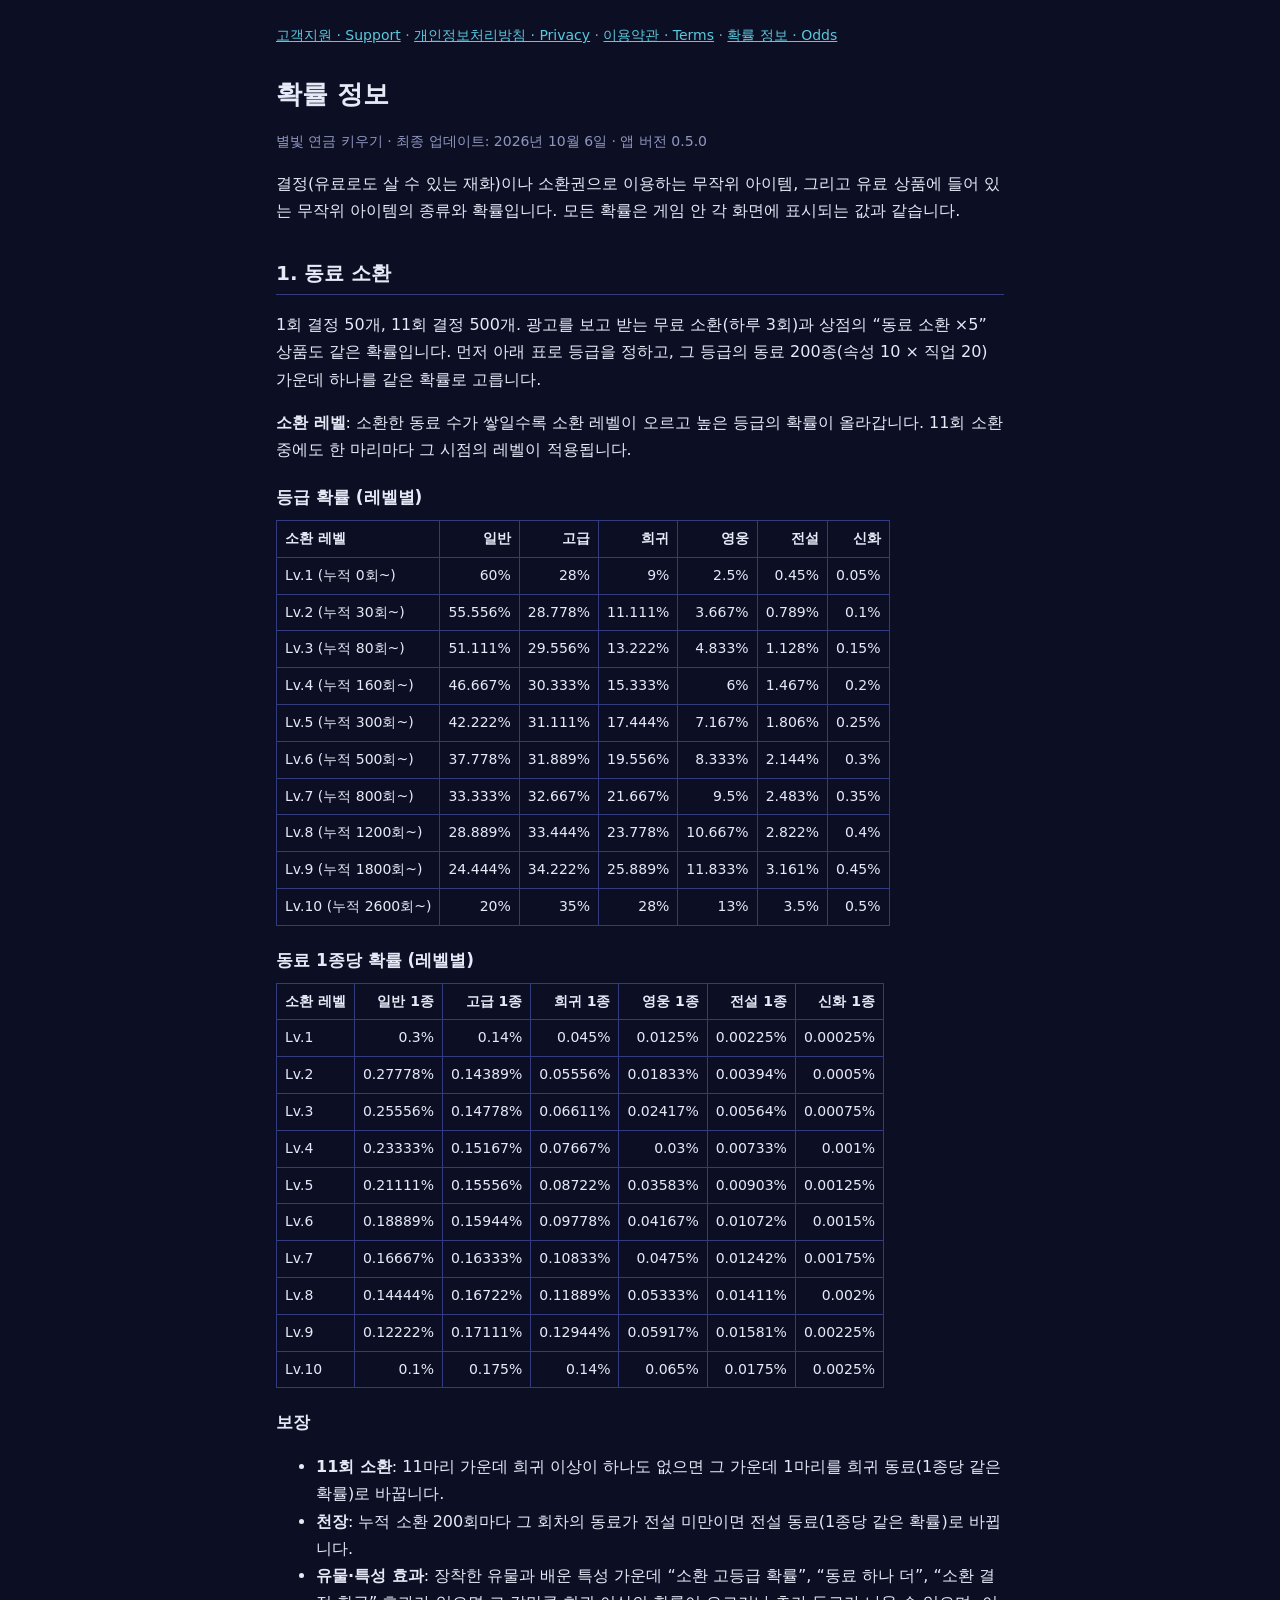
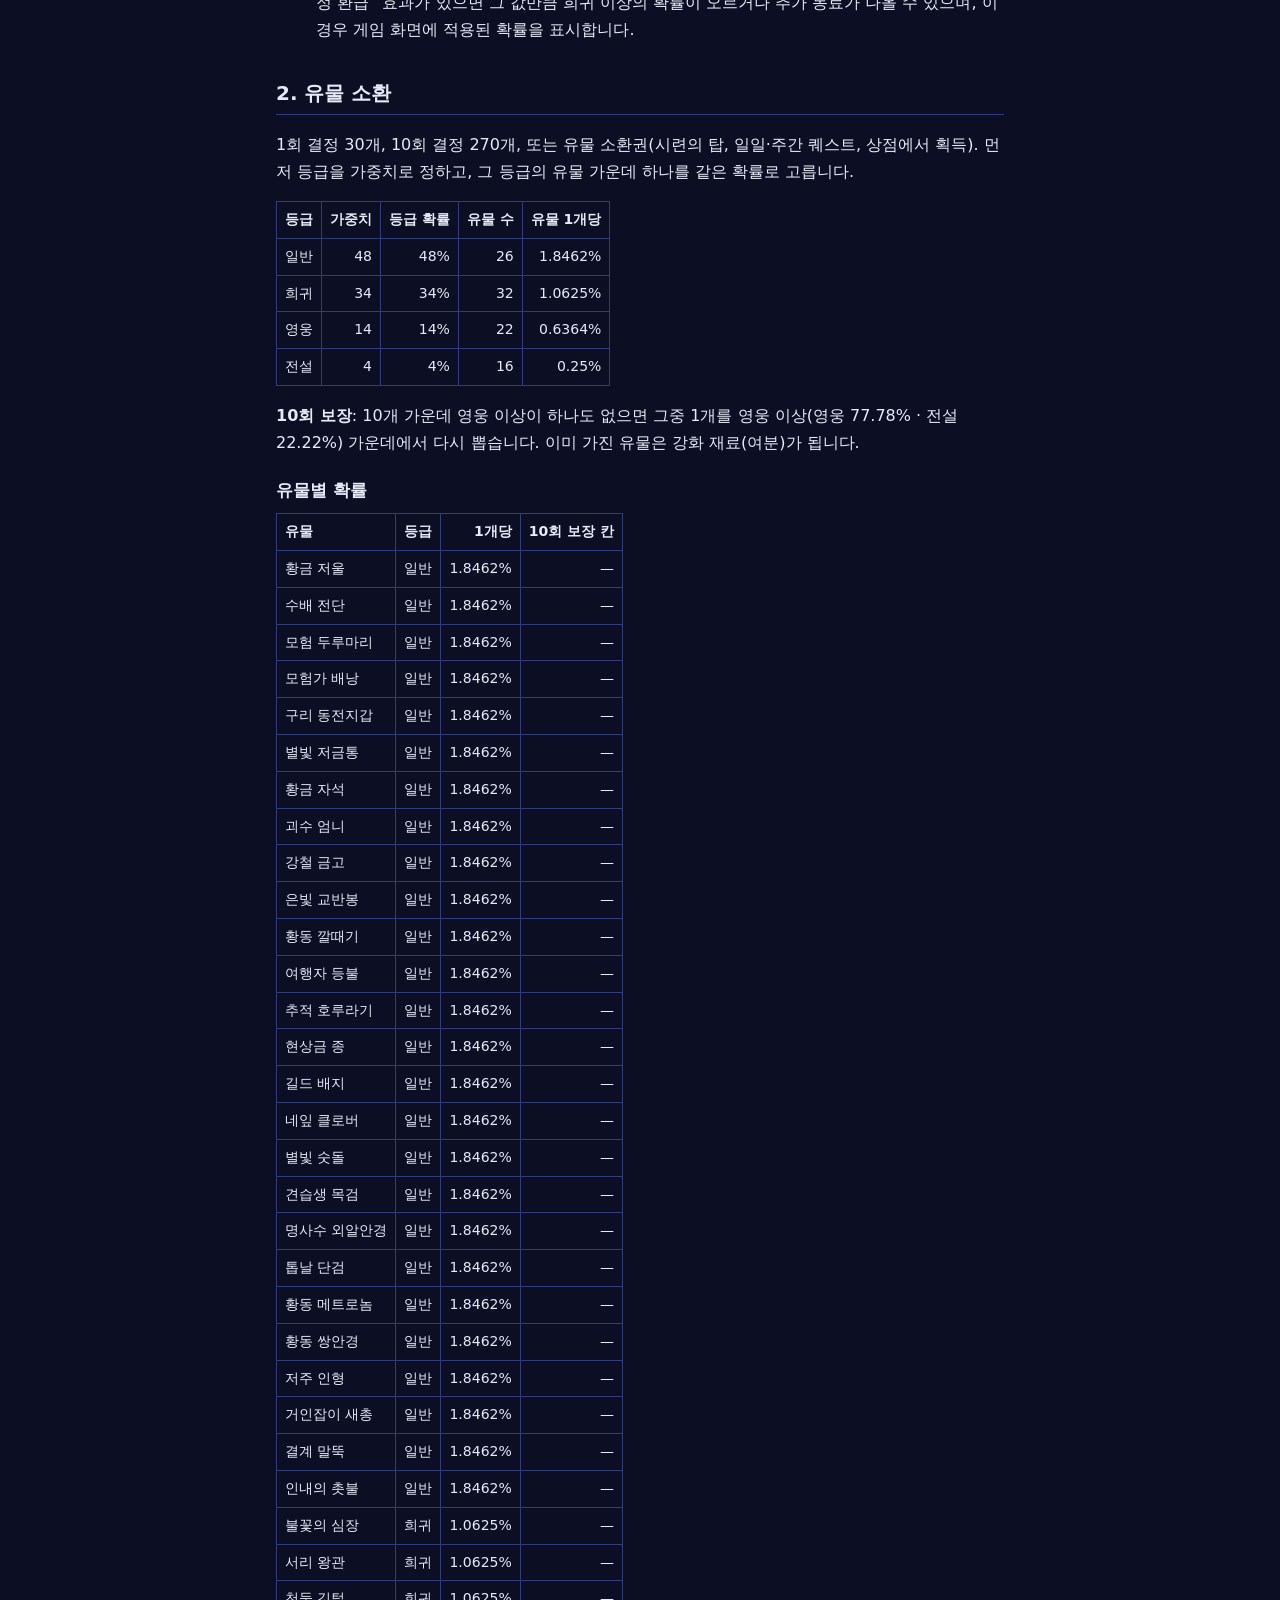
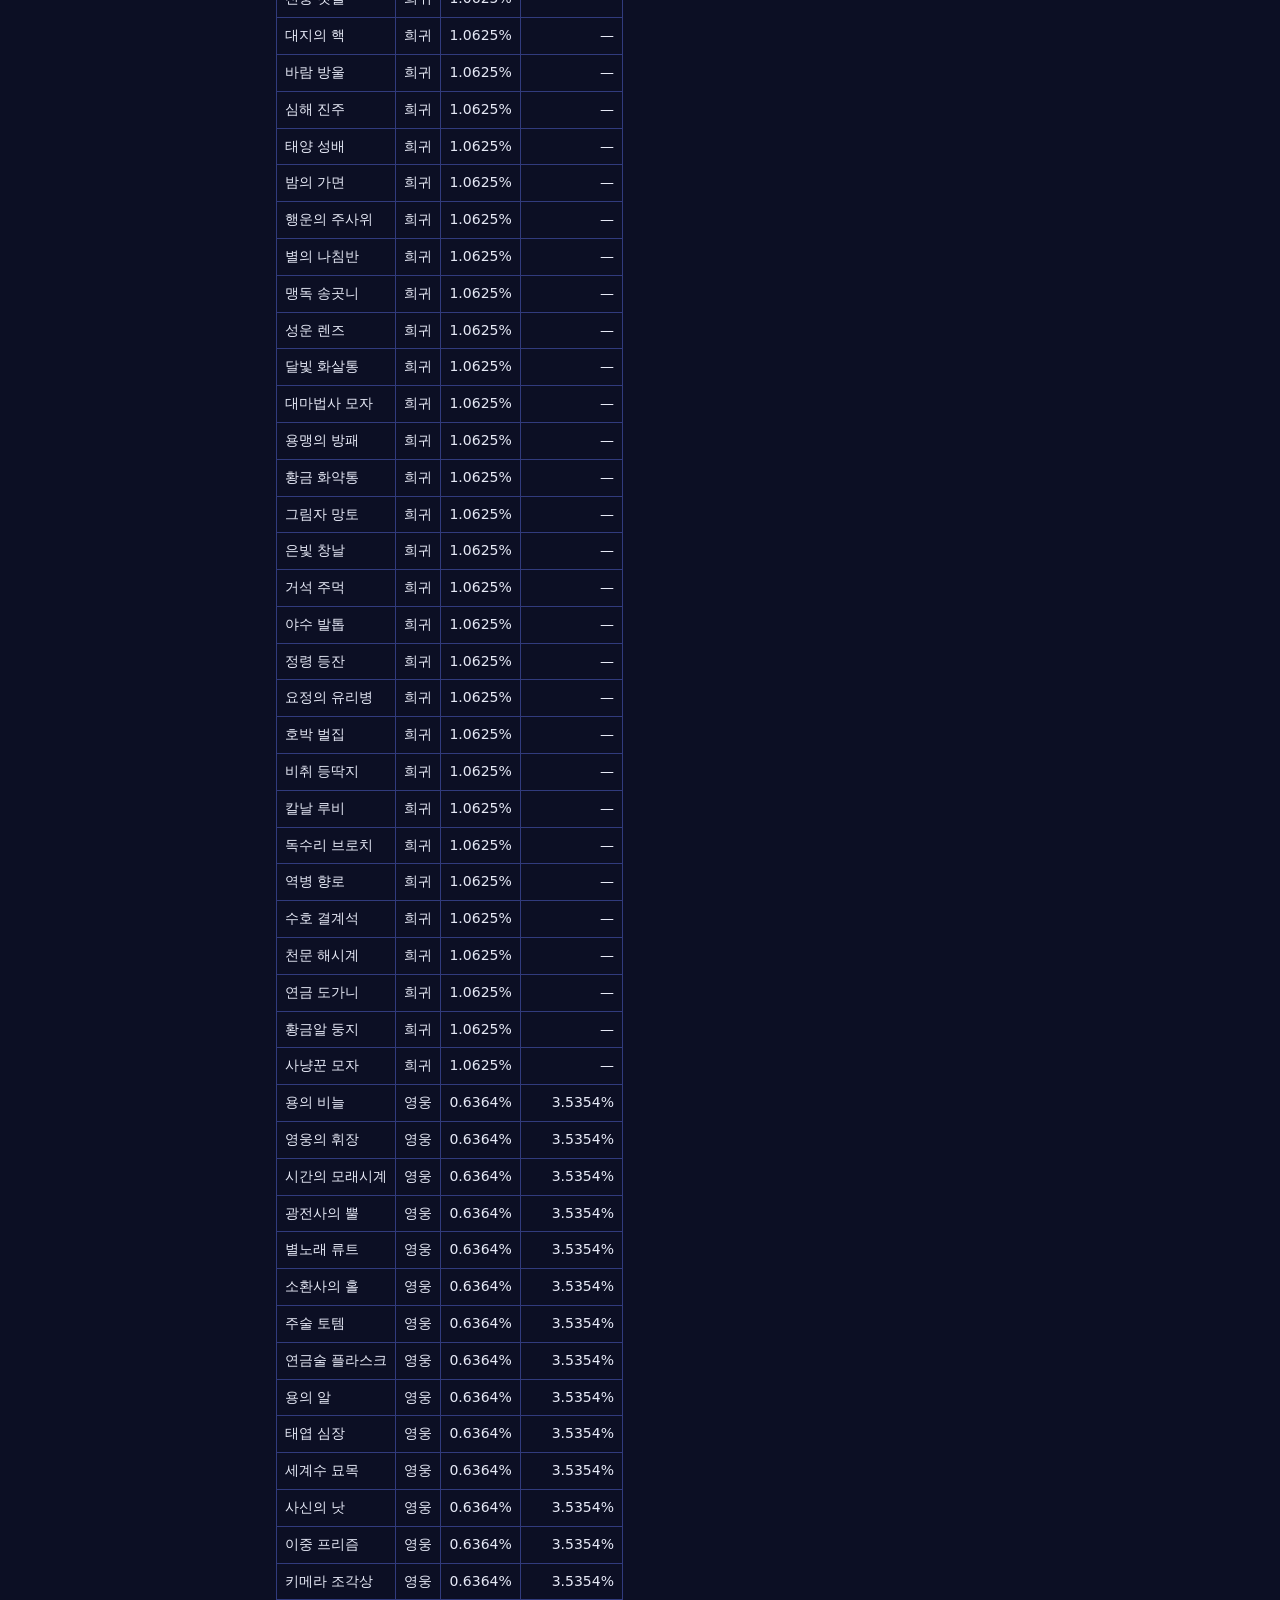
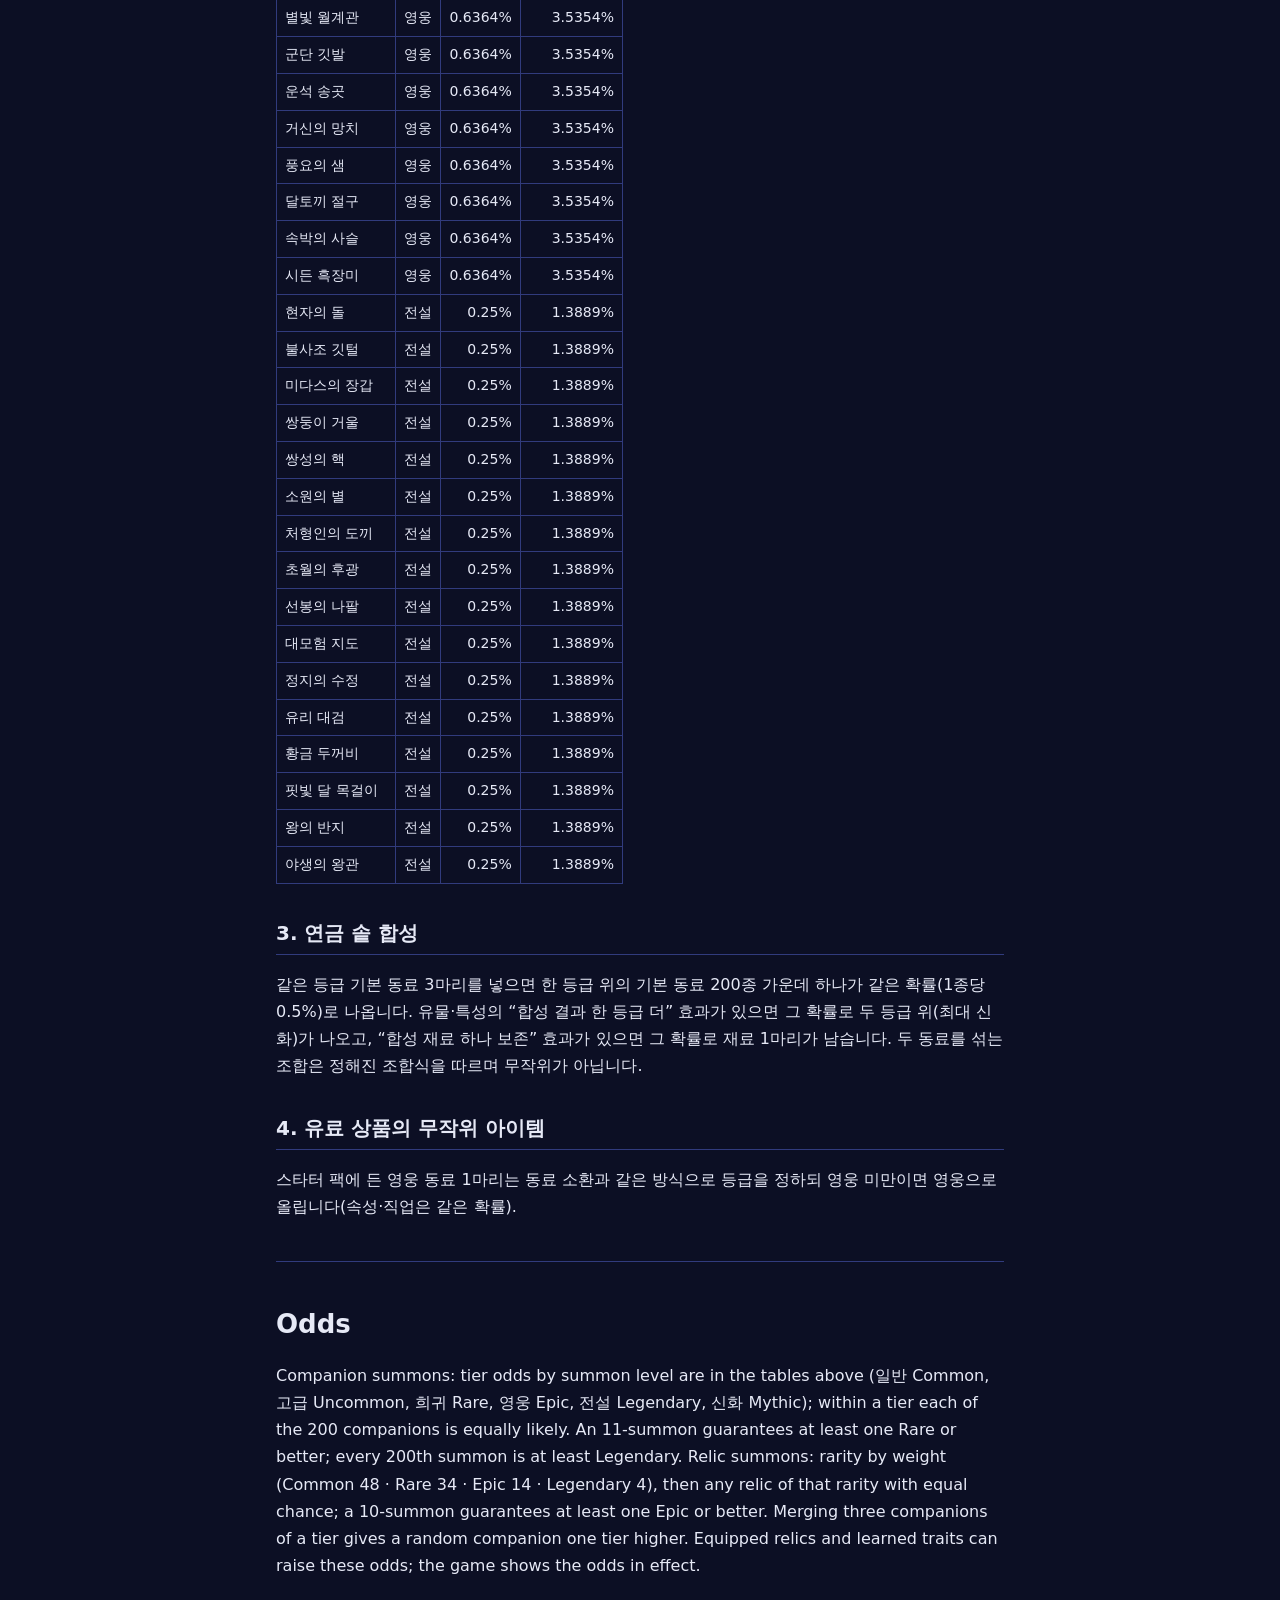
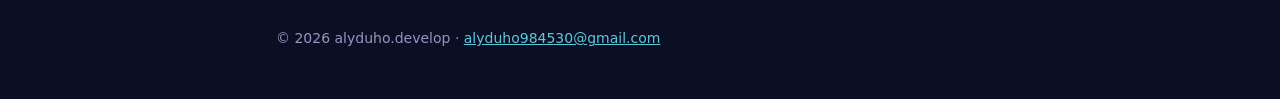
==== odds.html @ 3492ff78 "Support, privacy, terms and odds pages for 별빛 연금 키우기 Co-Authored-By: Claude Opus 5.5 <noreply@anthro" ====
<!doctype html>
<html lang="ko">
<head>
<meta charset="utf-8">
<meta name="viewport" content="width=device-width, initial-scale=1">
<title>확률 정보 · Odds · 별빛 연금 키우기</title>
<link rel="stylesheet" href="style.css">
</head>
<body>
<main>
<nav><a href="index.html">고객지원 · Support</a> · <a href="privacy.html">개인정보처리방침 · Privacy</a> · <a href="terms.html">이용약관 · Terms</a> · <a href="odds.html">확률 정보 · Odds</a></nav>
<h1>확률 정보</h1>
<p class="meta">별빛 연금 키우기 · 최종 업데이트: 2026년 10월 6일 · 앱 버전 0.5.0</p>
<p>결정(유료로도 살 수 있는 재화)이나 소환권으로 이용하는 무작위 아이템, 그리고 유료 상품에 들어 있는 무작위 아이템의 종류와 확률입니다. 모든 확률은 게임 안 각 화면에 표시되는 값과 같습니다.</p>

<h2>1. 동료 소환</h2>
<p>1회 결정 50개, 11회 결정 500개. 광고를 보고 받는 무료 소환(하루 3회)과 상점의 “동료 소환 ×5” 상품도 같은 확률입니다. 먼저 아래 표로 등급을 정하고, 그 등급의 동료 200종(속성 10 × 직업 20) 가운데 하나를 같은 확률로 고릅니다.</p>
<p><b>소환 레벨</b>: 소환한 동료 수가 쌓일수록 소환 레벨이 오르고 높은 등급의 확률이 올라갑니다. 11회 소환 중에도 한 마리마다 그 시점의 레벨이 적용됩니다.</p>
<h3>등급 확률 (레벨별)</h3>
<table><tr><th>소환 레벨</th><th>일반</th><th>고급</th><th>희귀</th><th>영웅</th><th>전설</th><th>신화</th></tr>
<tr><td>Lv.1 (누적 0회~)</td><td>60%</td><td>28%</td><td>9%</td><td>2.5%</td><td>0.45%</td><td>0.05%</td></tr>
<tr><td>Lv.2 (누적 30회~)</td><td>55.556%</td><td>28.778%</td><td>11.111%</td><td>3.667%</td><td>0.789%</td><td>0.1%</td></tr>
<tr><td>Lv.3 (누적 80회~)</td><td>51.111%</td><td>29.556%</td><td>13.222%</td><td>4.833%</td><td>1.128%</td><td>0.15%</td></tr>
<tr><td>Lv.4 (누적 160회~)</td><td>46.667%</td><td>30.333%</td><td>15.333%</td><td>6%</td><td>1.467%</td><td>0.2%</td></tr>
<tr><td>Lv.5 (누적 300회~)</td><td>42.222%</td><td>31.111%</td><td>17.444%</td><td>7.167%</td><td>1.806%</td><td>0.25%</td></tr>
<tr><td>Lv.6 (누적 500회~)</td><td>37.778%</td><td>31.889%</td><td>19.556%</td><td>8.333%</td><td>2.144%</td><td>0.3%</td></tr>
<tr><td>Lv.7 (누적 800회~)</td><td>33.333%</td><td>32.667%</td><td>21.667%</td><td>9.5%</td><td>2.483%</td><td>0.35%</td></tr>
<tr><td>Lv.8 (누적 1200회~)</td><td>28.889%</td><td>33.444%</td><td>23.778%</td><td>10.667%</td><td>2.822%</td><td>0.4%</td></tr>
<tr><td>Lv.9 (누적 1800회~)</td><td>24.444%</td><td>34.222%</td><td>25.889%</td><td>11.833%</td><td>3.161%</td><td>0.45%</td></tr>
<tr><td>Lv.10 (누적 2600회~)</td><td>20%</td><td>35%</td><td>28%</td><td>13%</td><td>3.5%</td><td>0.5%</td></tr>
</table>
<h3>동료 1종당 확률 (레벨별)</h3>
<table><tr><th>소환 레벨</th><th>일반 1종</th><th>고급 1종</th><th>희귀 1종</th><th>영웅 1종</th><th>전설 1종</th><th>신화 1종</th></tr>
<tr><td>Lv.1</td><td>0.3%</td><td>0.14%</td><td>0.045%</td><td>0.0125%</td><td>0.00225%</td><td>0.00025%</td></tr>
<tr><td>Lv.2</td><td>0.27778%</td><td>0.14389%</td><td>0.05556%</td><td>0.01833%</td><td>0.00394%</td><td>0.0005%</td></tr>
<tr><td>Lv.3</td><td>0.25556%</td><td>0.14778%</td><td>0.06611%</td><td>0.02417%</td><td>0.00564%</td><td>0.00075%</td></tr>
<tr><td>Lv.4</td><td>0.23333%</td><td>0.15167%</td><td>0.07667%</td><td>0.03%</td><td>0.00733%</td><td>0.001%</td></tr>
<tr><td>Lv.5</td><td>0.21111%</td><td>0.15556%</td><td>0.08722%</td><td>0.03583%</td><td>0.00903%</td><td>0.00125%</td></tr>
<tr><td>Lv.6</td><td>0.18889%</td><td>0.15944%</td><td>0.09778%</td><td>0.04167%</td><td>0.01072%</td><td>0.0015%</td></tr>
<tr><td>Lv.7</td><td>0.16667%</td><td>0.16333%</td><td>0.10833%</td><td>0.0475%</td><td>0.01242%</td><td>0.00175%</td></tr>
<tr><td>Lv.8</td><td>0.14444%</td><td>0.16722%</td><td>0.11889%</td><td>0.05333%</td><td>0.01411%</td><td>0.002%</td></tr>
<tr><td>Lv.9</td><td>0.12222%</td><td>0.17111%</td><td>0.12944%</td><td>0.05917%</td><td>0.01581%</td><td>0.00225%</td></tr>
<tr><td>Lv.10</td><td>0.1%</td><td>0.175%</td><td>0.14%</td><td>0.065%</td><td>0.0175%</td><td>0.0025%</td></tr>
</table>
<h3>보장</h3>
<ul>
<li><b>11회 소환</b>: 11마리 가운데 희귀 이상이 하나도 없으면 그 가운데 1마리를 희귀 동료(1종당 같은 확률)로 바꿉니다.</li>
<li><b>천장</b>: 누적 소환 200회마다 그 회차의 동료가 전설 미만이면 전설 동료(1종당 같은 확률)로 바뀝니다.</li>
<li><b>유물·특성 효과</b>: 장착한 유물과 배운 특성 가운데 “소환 고등급 확률”, “동료 하나 더”, “소환 결정 환급” 효과가 있으면 그 값만큼 희귀 이상의 확률이 오르거나 추가 동료가 나올 수 있으며, 이 경우 게임 화면에 적용된 확률을 표시합니다.</li>
</ul>

<h2>2. 유물 소환</h2>
<p>1회 결정 30개, 10회 결정 270개, 또는 유물 소환권(시련의 탑, 일일·주간 퀘스트, 상점에서 획득). 먼저 등급을 가중치로 정하고, 그 등급의 유물 가운데 하나를 같은 확률로 고릅니다.</p>
<table><tr><th>등급</th><th>가중치</th><th>등급 확률</th><th>유물 수</th><th>유물 1개당</th></tr>
<tr><td>일반</td><td>48</td><td>48%</td><td>26</td><td>1.8462%</td></tr>
<tr><td>희귀</td><td>34</td><td>34%</td><td>32</td><td>1.0625%</td></tr>
<tr><td>영웅</td><td>14</td><td>14%</td><td>22</td><td>0.6364%</td></tr>
<tr><td>전설</td><td>4</td><td>4%</td><td>16</td><td>0.25%</td></tr>
</table>
<p><b>10회 보장</b>: 10개 가운데 영웅 이상이 하나도 없으면 그중 1개를 영웅 이상(영웅 77.78% · 전설 22.22%) 가운데에서 다시 뽑습니다. 이미 가진 유물은 강화 재료(여분)가 됩니다.</p>
<h3>유물별 확률</h3>
<table><tr><th>유물</th><th>등급</th><th>1개당</th><th>10회 보장 칸</th></tr>
<tr><td>황금 저울</td><td>일반</td><td>1.8462%</td><td>—</td></tr>
<tr><td>수배 전단</td><td>일반</td><td>1.8462%</td><td>—</td></tr>
<tr><td>모험 두루마리</td><td>일반</td><td>1.8462%</td><td>—</td></tr>
<tr><td>모험가 배낭</td><td>일반</td><td>1.8462%</td><td>—</td></tr>
<tr><td>구리 동전지갑</td><td>일반</td><td>1.8462%</td><td>—</td></tr>
<tr><td>별빛 저금통</td><td>일반</td><td>1.8462%</td><td>—</td></tr>
<tr><td>황금 자석</td><td>일반</td><td>1.8462%</td><td>—</td></tr>
<tr><td>괴수 엄니</td><td>일반</td><td>1.8462%</td><td>—</td></tr>
<tr><td>강철 금고</td><td>일반</td><td>1.8462%</td><td>—</td></tr>
<tr><td>은빛 교반봉</td><td>일반</td><td>1.8462%</td><td>—</td></tr>
<tr><td>황동 깔때기</td><td>일반</td><td>1.8462%</td><td>—</td></tr>
<tr><td>여행자 등불</td><td>일반</td><td>1.8462%</td><td>—</td></tr>
<tr><td>추적 호루라기</td><td>일반</td><td>1.8462%</td><td>—</td></tr>
<tr><td>현상금 종</td><td>일반</td><td>1.8462%</td><td>—</td></tr>
<tr><td>길드 배지</td><td>일반</td><td>1.8462%</td><td>—</td></tr>
<tr><td>네잎 클로버</td><td>일반</td><td>1.8462%</td><td>—</td></tr>
<tr><td>별빛 숫돌</td><td>일반</td><td>1.8462%</td><td>—</td></tr>
<tr><td>견습생 목검</td><td>일반</td><td>1.8462%</td><td>—</td></tr>
<tr><td>명사수 외알안경</td><td>일반</td><td>1.8462%</td><td>—</td></tr>
<tr><td>톱날 단검</td><td>일반</td><td>1.8462%</td><td>—</td></tr>
<tr><td>황동 메트로놈</td><td>일반</td><td>1.8462%</td><td>—</td></tr>
<tr><td>황동 쌍안경</td><td>일반</td><td>1.8462%</td><td>—</td></tr>
<tr><td>저주 인형</td><td>일반</td><td>1.8462%</td><td>—</td></tr>
<tr><td>거인잡이 새총</td><td>일반</td><td>1.8462%</td><td>—</td></tr>
<tr><td>결계 말뚝</td><td>일반</td><td>1.8462%</td><td>—</td></tr>
<tr><td>인내의 촛불</td><td>일반</td><td>1.8462%</td><td>—</td></tr>
<tr><td>불꽃의 심장</td><td>희귀</td><td>1.0625%</td><td>—</td></tr>
<tr><td>서리 왕관</td><td>희귀</td><td>1.0625%</td><td>—</td></tr>
<tr><td>천둥 깃털</td><td>희귀</td><td>1.0625%</td><td>—</td></tr>
<tr><td>대지의 핵</td><td>희귀</td><td>1.0625%</td><td>—</td></tr>
<tr><td>바람 방울</td><td>희귀</td><td>1.0625%</td><td>—</td></tr>
<tr><td>심해 진주</td><td>희귀</td><td>1.0625%</td><td>—</td></tr>
<tr><td>태양 성배</td><td>희귀</td><td>1.0625%</td><td>—</td></tr>
<tr><td>밤의 가면</td><td>희귀</td><td>1.0625%</td><td>—</td></tr>
<tr><td>행운의 주사위</td><td>희귀</td><td>1.0625%</td><td>—</td></tr>
<tr><td>별의 나침반</td><td>희귀</td><td>1.0625%</td><td>—</td></tr>
<tr><td>맹독 송곳니</td><td>희귀</td><td>1.0625%</td><td>—</td></tr>
<tr><td>성운 렌즈</td><td>희귀</td><td>1.0625%</td><td>—</td></tr>
<tr><td>달빛 화살통</td><td>희귀</td><td>1.0625%</td><td>—</td></tr>
<tr><td>대마법사 모자</td><td>희귀</td><td>1.0625%</td><td>—</td></tr>
<tr><td>용맹의 방패</td><td>희귀</td><td>1.0625%</td><td>—</td></tr>
<tr><td>황금 화약통</td><td>희귀</td><td>1.0625%</td><td>—</td></tr>
<tr><td>그림자 망토</td><td>희귀</td><td>1.0625%</td><td>—</td></tr>
<tr><td>은빛 창날</td><td>희귀</td><td>1.0625%</td><td>—</td></tr>
<tr><td>거석 주먹</td><td>희귀</td><td>1.0625%</td><td>—</td></tr>
<tr><td>야수 발톱</td><td>희귀</td><td>1.0625%</td><td>—</td></tr>
<tr><td>정령 등잔</td><td>희귀</td><td>1.0625%</td><td>—</td></tr>
<tr><td>요정의 유리병</td><td>희귀</td><td>1.0625%</td><td>—</td></tr>
<tr><td>호박 벌집</td><td>희귀</td><td>1.0625%</td><td>—</td></tr>
<tr><td>비취 등딱지</td><td>희귀</td><td>1.0625%</td><td>—</td></tr>
<tr><td>칼날 루비</td><td>희귀</td><td>1.0625%</td><td>—</td></tr>
<tr><td>독수리 브로치</td><td>희귀</td><td>1.0625%</td><td>—</td></tr>
<tr><td>역병 향로</td><td>희귀</td><td>1.0625%</td><td>—</td></tr>
<tr><td>수호 결계석</td><td>희귀</td><td>1.0625%</td><td>—</td></tr>
<tr><td>천문 해시계</td><td>희귀</td><td>1.0625%</td><td>—</td></tr>
<tr><td>연금 도가니</td><td>희귀</td><td>1.0625%</td><td>—</td></tr>
<tr><td>황금알 둥지</td><td>희귀</td><td>1.0625%</td><td>—</td></tr>
<tr><td>사냥꾼 모자</td><td>희귀</td><td>1.0625%</td><td>—</td></tr>
<tr><td>용의 비늘</td><td>영웅</td><td>0.6364%</td><td>3.5354%</td></tr>
<tr><td>영웅의 휘장</td><td>영웅</td><td>0.6364%</td><td>3.5354%</td></tr>
<tr><td>시간의 모래시계</td><td>영웅</td><td>0.6364%</td><td>3.5354%</td></tr>
<tr><td>광전사의 뿔</td><td>영웅</td><td>0.6364%</td><td>3.5354%</td></tr>
<tr><td>별노래 류트</td><td>영웅</td><td>0.6364%</td><td>3.5354%</td></tr>
<tr><td>소환사의 홀</td><td>영웅</td><td>0.6364%</td><td>3.5354%</td></tr>
<tr><td>주술 토템</td><td>영웅</td><td>0.6364%</td><td>3.5354%</td></tr>
<tr><td>연금술 플라스크</td><td>영웅</td><td>0.6364%</td><td>3.5354%</td></tr>
<tr><td>용의 알</td><td>영웅</td><td>0.6364%</td><td>3.5354%</td></tr>
<tr><td>태엽 심장</td><td>영웅</td><td>0.6364%</td><td>3.5354%</td></tr>
<tr><td>세계수 묘목</td><td>영웅</td><td>0.6364%</td><td>3.5354%</td></tr>
<tr><td>사신의 낫</td><td>영웅</td><td>0.6364%</td><td>3.5354%</td></tr>
<tr><td>이중 프리즘</td><td>영웅</td><td>0.6364%</td><td>3.5354%</td></tr>
<tr><td>키메라 조각상</td><td>영웅</td><td>0.6364%</td><td>3.5354%</td></tr>
<tr><td>별빛 월계관</td><td>영웅</td><td>0.6364%</td><td>3.5354%</td></tr>
<tr><td>군단 깃발</td><td>영웅</td><td>0.6364%</td><td>3.5354%</td></tr>
<tr><td>운석 송곳</td><td>영웅</td><td>0.6364%</td><td>3.5354%</td></tr>
<tr><td>거신의 망치</td><td>영웅</td><td>0.6364%</td><td>3.5354%</td></tr>
<tr><td>풍요의 샘</td><td>영웅</td><td>0.6364%</td><td>3.5354%</td></tr>
<tr><td>달토끼 절구</td><td>영웅</td><td>0.6364%</td><td>3.5354%</td></tr>
<tr><td>속박의 사슬</td><td>영웅</td><td>0.6364%</td><td>3.5354%</td></tr>
<tr><td>시든 흑장미</td><td>영웅</td><td>0.6364%</td><td>3.5354%</td></tr>
<tr><td>현자의 돌</td><td>전설</td><td>0.25%</td><td>1.3889%</td></tr>
<tr><td>불사조 깃털</td><td>전설</td><td>0.25%</td><td>1.3889%</td></tr>
<tr><td>미다스의 장갑</td><td>전설</td><td>0.25%</td><td>1.3889%</td></tr>
<tr><td>쌍둥이 거울</td><td>전설</td><td>0.25%</td><td>1.3889%</td></tr>
<tr><td>쌍성의 핵</td><td>전설</td><td>0.25%</td><td>1.3889%</td></tr>
<tr><td>소원의 별</td><td>전설</td><td>0.25%</td><td>1.3889%</td></tr>
<tr><td>처형인의 도끼</td><td>전설</td><td>0.25%</td><td>1.3889%</td></tr>
<tr><td>초월의 후광</td><td>전설</td><td>0.25%</td><td>1.3889%</td></tr>
<tr><td>선봉의 나팔</td><td>전설</td><td>0.25%</td><td>1.3889%</td></tr>
<tr><td>대모험 지도</td><td>전설</td><td>0.25%</td><td>1.3889%</td></tr>
<tr><td>정지의 수정</td><td>전설</td><td>0.25%</td><td>1.3889%</td></tr>
<tr><td>유리 대검</td><td>전설</td><td>0.25%</td><td>1.3889%</td></tr>
<tr><td>황금 두꺼비</td><td>전설</td><td>0.25%</td><td>1.3889%</td></tr>
<tr><td>핏빛 달 목걸이</td><td>전설</td><td>0.25%</td><td>1.3889%</td></tr>
<tr><td>왕의 반지</td><td>전설</td><td>0.25%</td><td>1.3889%</td></tr>
<tr><td>야생의 왕관</td><td>전설</td><td>0.25%</td><td>1.3889%</td></tr>
</table>

<h2>3. 연금 솥 합성</h2>
<p>같은 등급 기본 동료 3마리를 넣으면 한 등급 위의 기본 동료 200종 가운데 하나가 같은 확률(1종당 0.5%)로 나옵니다. 유물·특성의 “합성 결과 한 등급 더” 효과가 있으면 그 확률로 두 등급 위(최대 신화)가 나오고, “합성 재료 하나 보존” 효과가 있으면 그 확률로 재료 1마리가 남습니다. 두 동료를 섞는 조합은 정해진 조합식을 따르며 무작위가 아닙니다.</p>

<h2>4. 유료 상품의 무작위 아이템</h2>
<p>스타터 팩에 든 영웅 동료 1마리는 동료 소환과 같은 방식으로 등급을 정하되 영웅 미만이면 영웅으로 올립니다(속성·직업은 같은 확률).</p>
<hr>
<h1>Odds</h1>
<p>Companion summons: tier odds by summon level are in the tables above (일반 Common, 고급 Uncommon, 희귀 Rare, 영웅 Epic, 전설 Legendary, 신화 Mythic); within a tier each of the 200 companions is equally likely. An 11-summon guarantees at least one Rare or better; every 200th summon is at least Legendary. Relic summons: rarity by weight (Common 48 · Rare 34 · Epic 14 · Legendary 4), then any relic of that rarity with equal chance; a 10-summon guarantees at least one Epic or better. Merging three companions of a tier gives a random companion one tier higher. Equipped relics and learned traits can raise these odds; the game shows the odds in effect.</p>
<footer>© 2026 alyduho.develop · <a href="mailto:alyduho984530@gmail.com">alyduho984530@gmail.com</a></footer>
</main>
</body>
</html>
---- style.css ----
:root { color-scheme: light dark; --bg: #0c0f24; --ink: #e6e9f6; --muted: #9097bf; --line: #313b7d; --accent: #5cc8dc; }
* { box-sizing: border-box; }
body { margin: 0; background: var(--bg); color: var(--ink); font: 16px/1.7 -apple-system, 'Apple SD Gothic Neo', 'Noto Sans KR', system-ui, sans-serif; }
main { max-width: 760px; margin: 0 auto; padding: 24px 16px 48px; }
nav { font-size: 14px; color: var(--muted); margin-bottom: 24px; }
a { color: var(--accent); }
h1 { font-size: 26px; margin: 0 0 4px; }
h2 { font-size: 20px; margin: 32px 0 8px; border-bottom: 1px solid var(--line); padding-bottom: 4px; }
h3 { font-size: 17px; margin: 20px 0 6px; }
.meta { color: var(--muted); font-size: 14px; }
table { border-collapse: collapse; width: 100%; font-size: 14px; margin: 8px 0 16px; display: block; overflow-x: auto; }
th, td { border: 1px solid var(--line); padding: 6px 8px; text-align: right; white-space: nowrap; }
th:first-child, td:first-child { text-align: left; }
footer { margin-top: 48px; color: var(--muted); font-size: 14px; }
hr { border: 0; border-top: 1px solid var(--line); margin: 40px 0; }
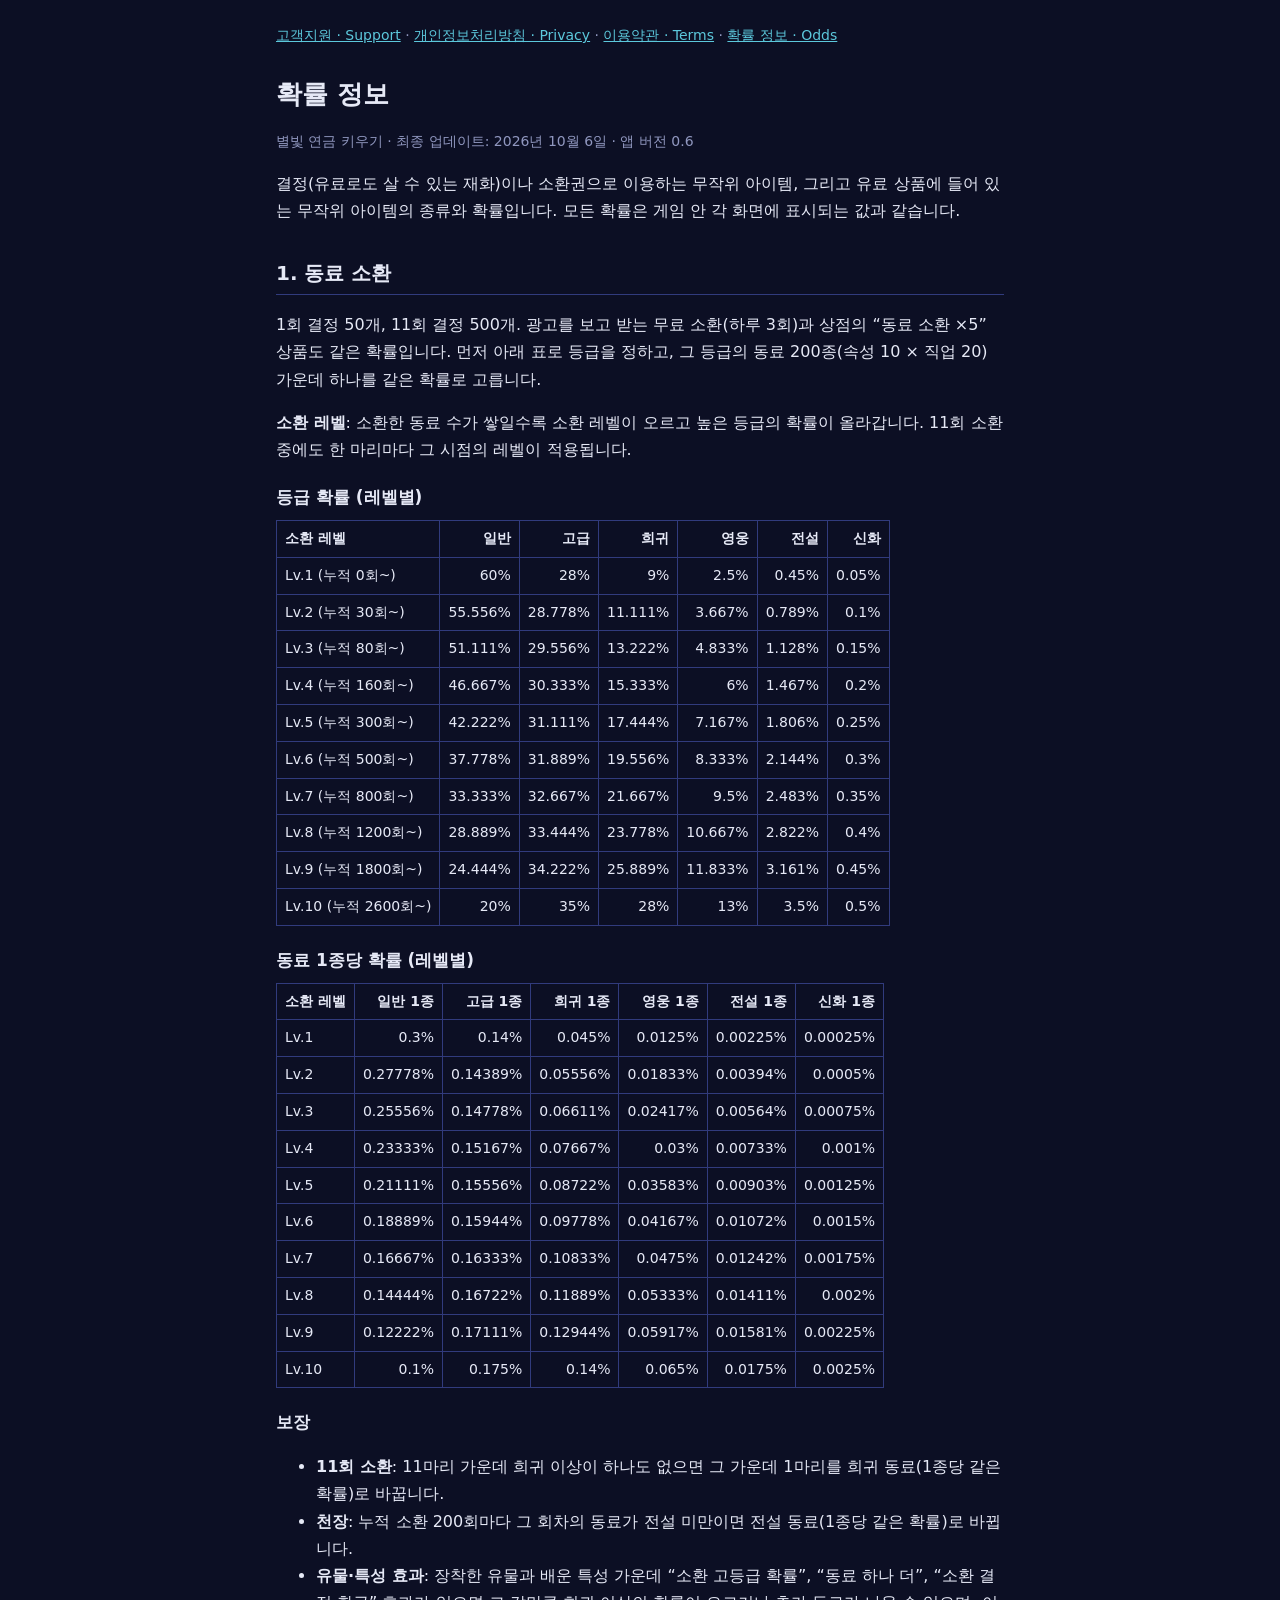
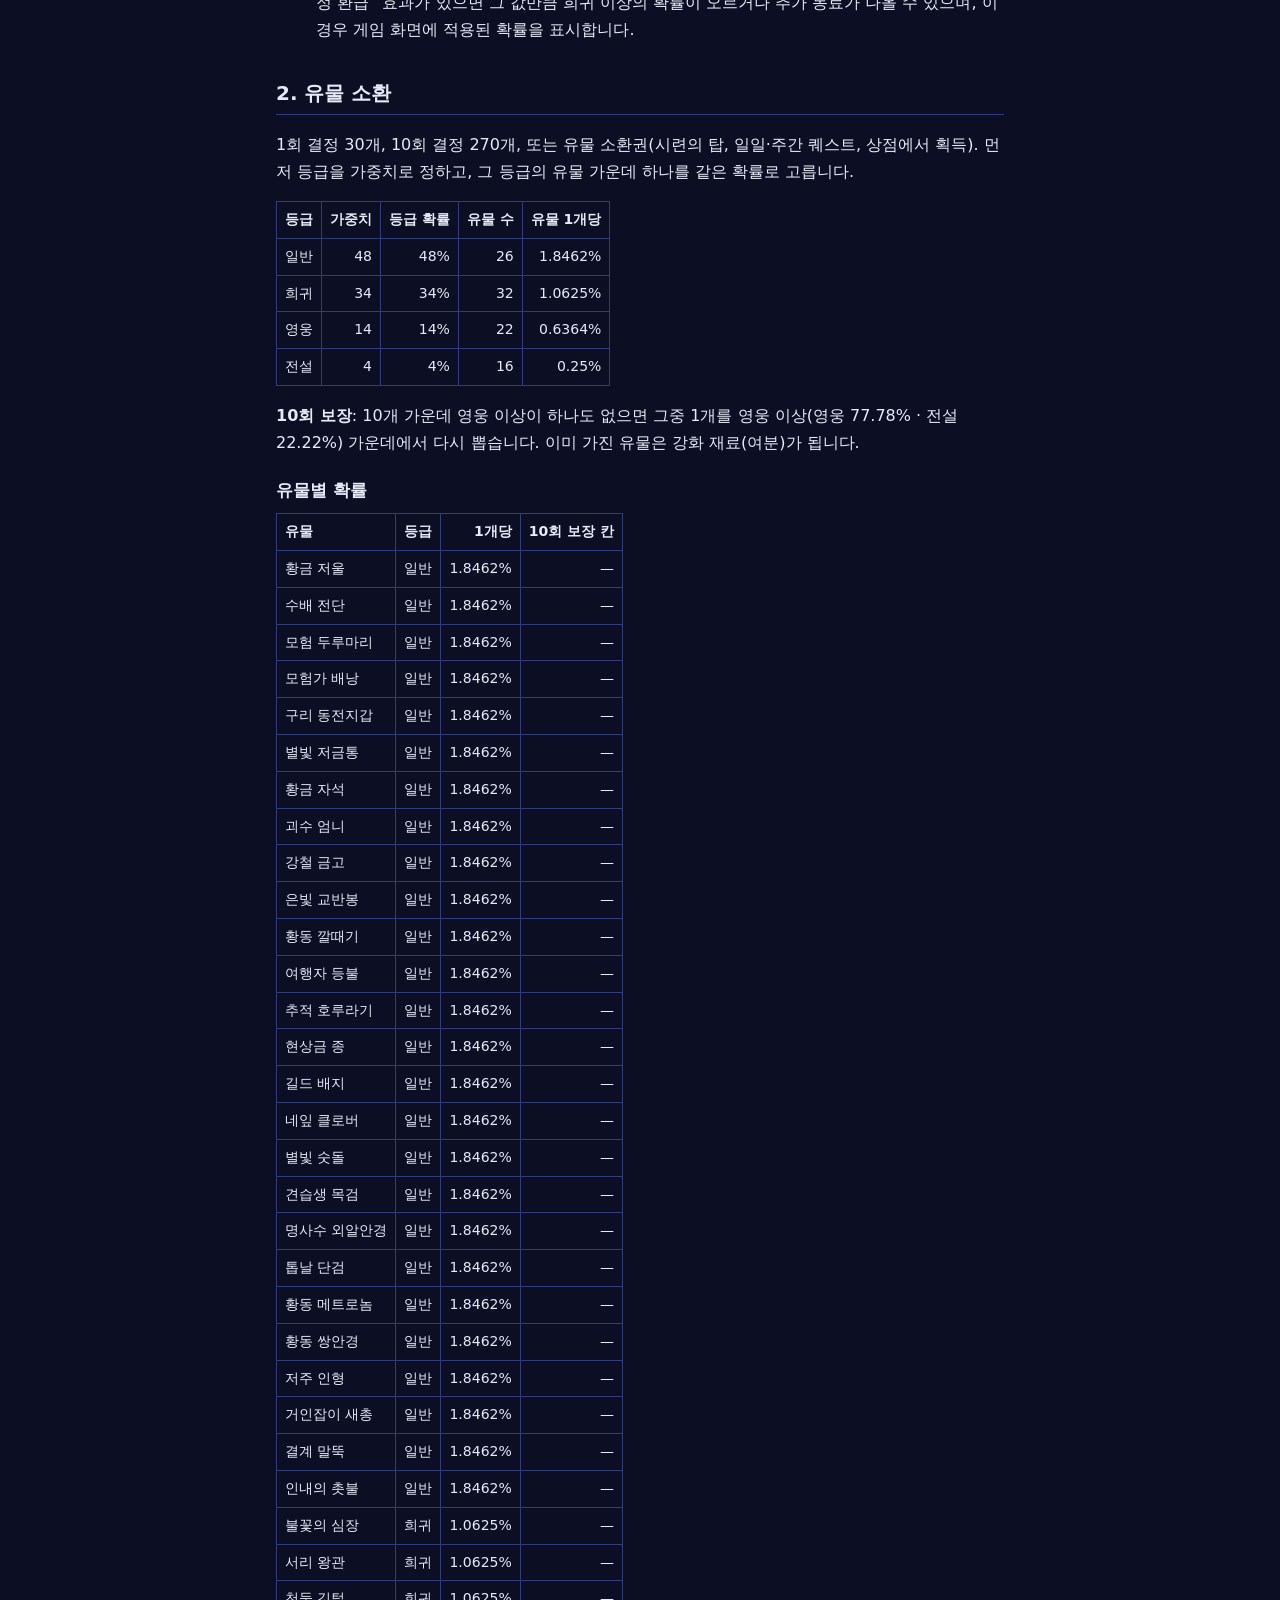
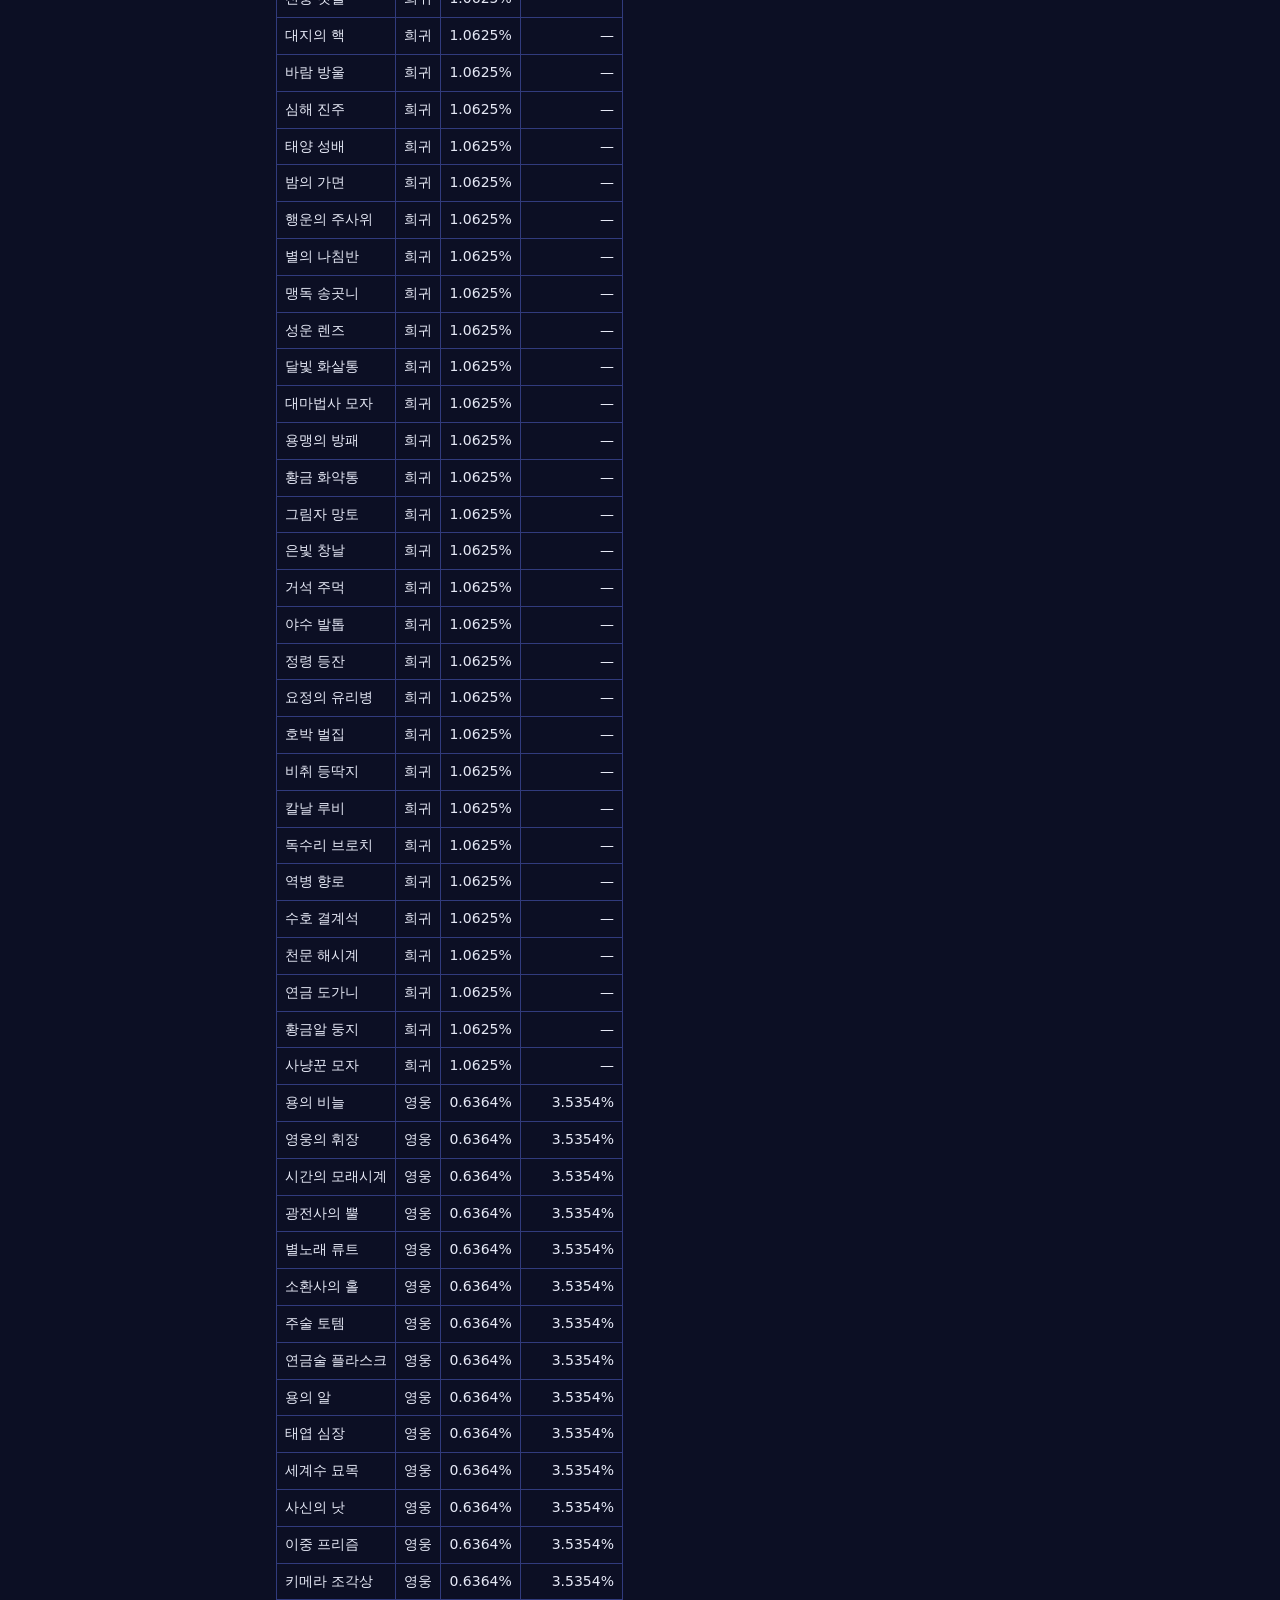
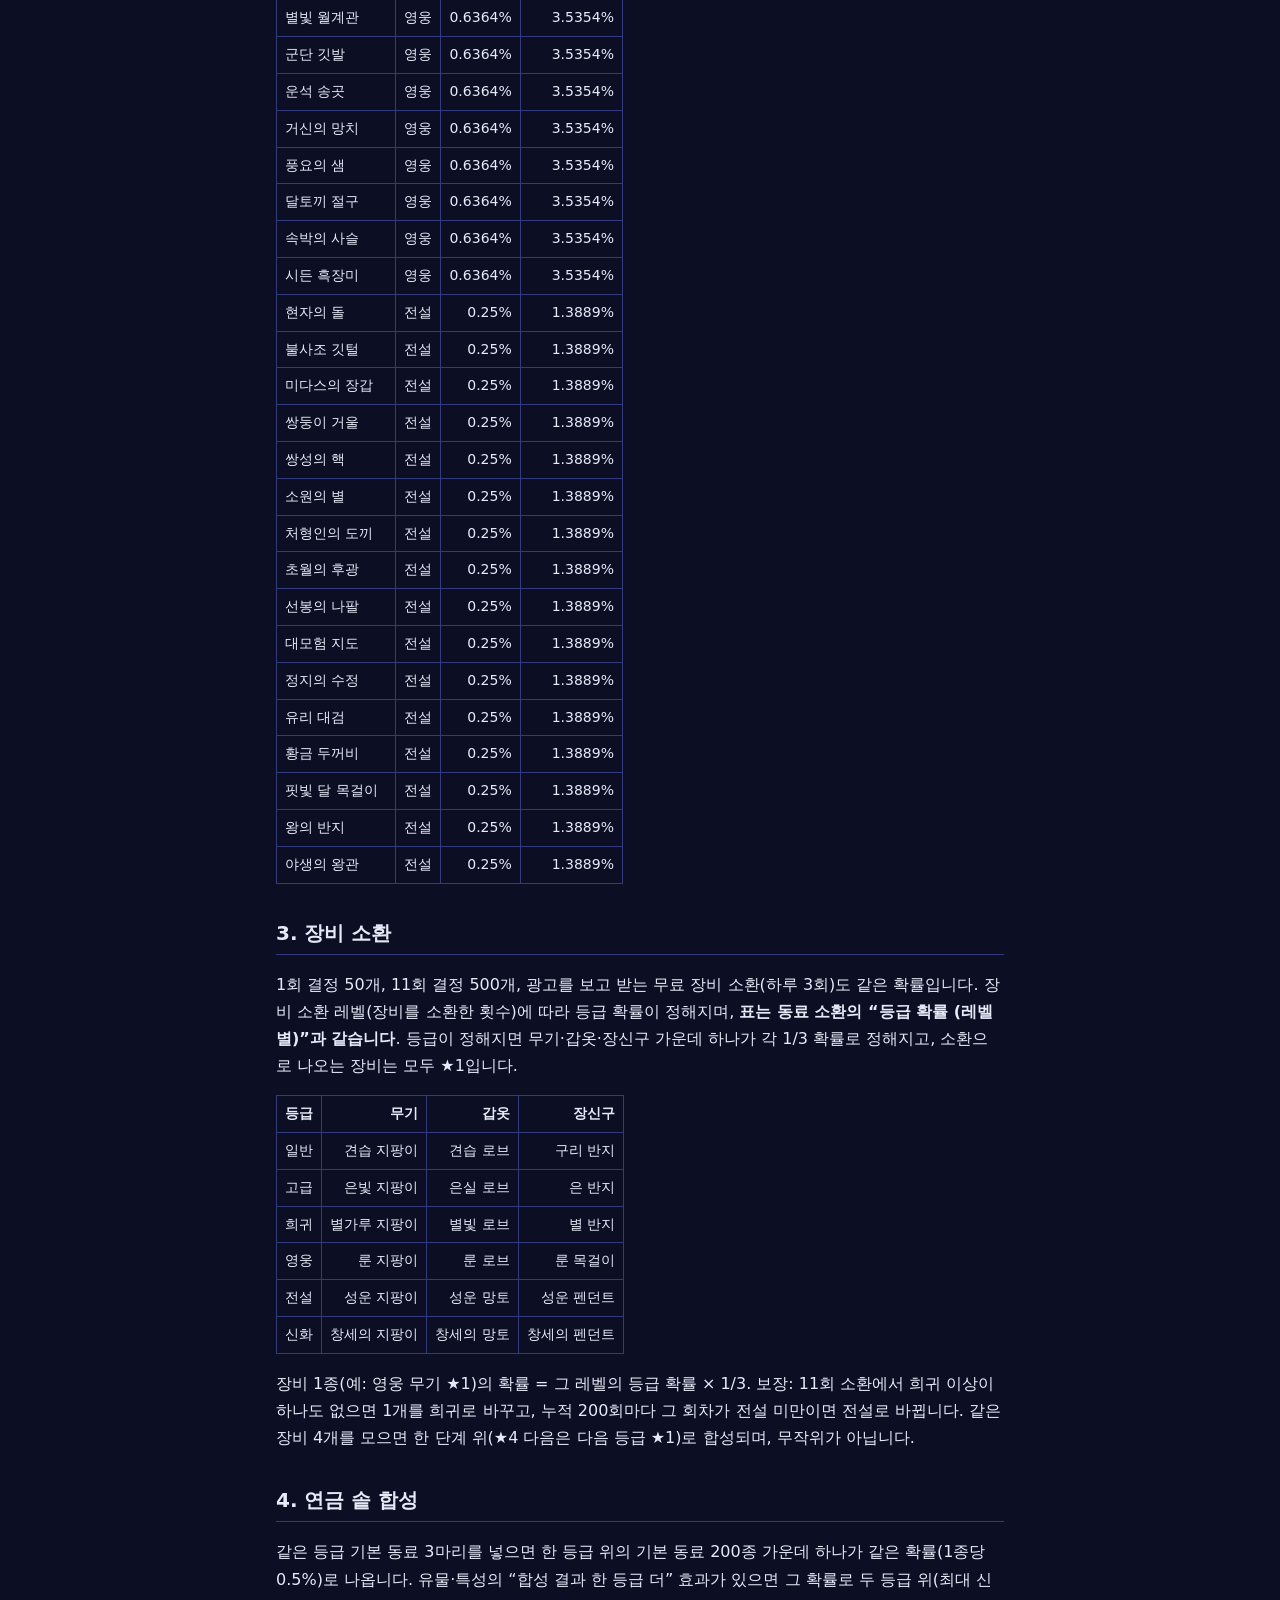
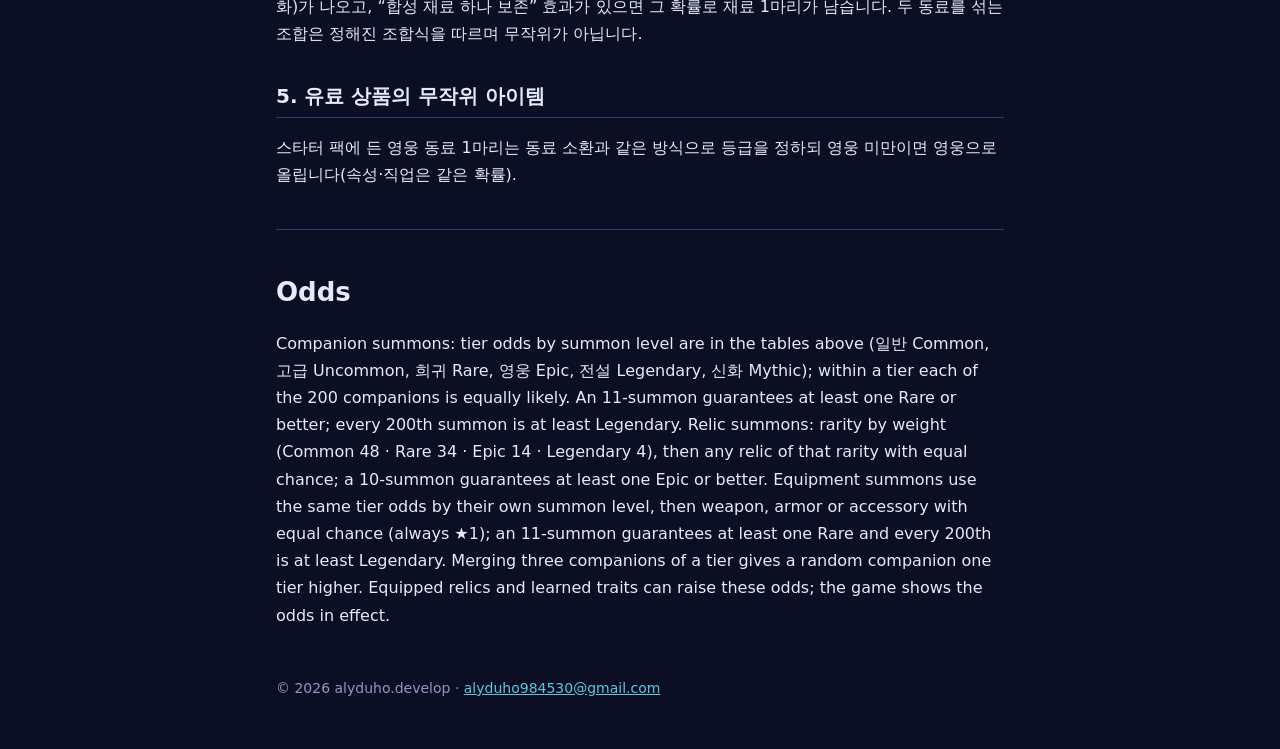
==== commit 8563eb2e: "Publish equipment summon odds for version 0.6" ====
--- a/odds.html
+++ b/odds.html
@@ -10,7 +10,7 @@
 <main>
 <nav><a href="index.html">고객지원 · Support</a> · <a href="privacy.html">개인정보처리방침 · Privacy</a> · <a href="terms.html">이용약관 · Terms</a> · <a href="odds.html">확률 정보 · Odds</a></nav>
 <h1>확률 정보</h1>
-<p class="meta">별빛 연금 키우기 · 최종 업데이트: 2026년 10월 6일 · 앱 버전 0.5.0</p>
+<p class="meta">별빛 연금 키우기 · 최종 업데이트: 2026년 10월 6일 · 앱 버전 0.6</p>
 <p>결정(유료로도 살 수 있는 재화)이나 소환권으로 이용하는 무작위 아이템, 그리고 유료 상품에 들어 있는 무작위 아이템의 종류와 확률입니다. 모든 확률은 게임 안 각 화면에 표시되는 값과 같습니다.</p>
 
 <h2>1. 동료 소환</h2>
@@ -158,14 +158,26 @@
 <tr><td>야생의 왕관</td><td>전설</td><td>0.25%</td><td>1.3889%</td></tr>
 </table>
 
-<h2>3. 연금 솥 합성</h2>
+<h2>3. 장비 소환</h2>
+<p>1회 결정 50개, 11회 결정 500개, 광고를 보고 받는 무료 장비 소환(하루 3회)도 같은 확률입니다. 장비 소환 레벨(장비를 소환한 횟수)에 따라 등급 확률이 정해지며, <b>표는 동료 소환의 “등급 확률 (레벨별)”과 같습니다</b>. 등급이 정해지면 무기·갑옷·장신구 가운데 하나가 각 1/3 확률로 정해지고, 소환으로 나오는 장비는 모두 ★1입니다.</p>
+<table><tr><th>등급</th><th>무기</th><th>갑옷</th><th>장신구</th></tr>
+<tr><td>일반</td><td>견습 지팡이</td><td>견습 로브</td><td>구리 반지</td></tr>
+<tr><td>고급</td><td>은빛 지팡이</td><td>은실 로브</td><td>은 반지</td></tr>
+<tr><td>희귀</td><td>별가루 지팡이</td><td>별빛 로브</td><td>별 반지</td></tr>
+<tr><td>영웅</td><td>룬 지팡이</td><td>룬 로브</td><td>룬 목걸이</td></tr>
+<tr><td>전설</td><td>성운 지팡이</td><td>성운 망토</td><td>성운 펜던트</td></tr>
+<tr><td>신화</td><td>창세의 지팡이</td><td>창세의 망토</td><td>창세의 펜던트</td></tr>
+</table>
+<p>장비 1종(예: 영웅 무기 ★1)의 확률 = 그 레벨의 등급 확률 × 1/3. 보장: 11회 소환에서 희귀 이상이 하나도 없으면 1개를 희귀로 바꾸고, 누적 200회마다 그 회차가 전설 미만이면 전설로 바뀝니다. 같은 장비 4개를 모으면 한 단계 위(★4 다음은 다음 등급 ★1)로 합성되며, 무작위가 아닙니다.</p>
+
+<h2>4. 연금 솥 합성</h2>
 <p>같은 등급 기본 동료 3마리를 넣으면 한 등급 위의 기본 동료 200종 가운데 하나가 같은 확률(1종당 0.5%)로 나옵니다. 유물·특성의 “합성 결과 한 등급 더” 효과가 있으면 그 확률로 두 등급 위(최대 신화)가 나오고, “합성 재료 하나 보존” 효과가 있으면 그 확률로 재료 1마리가 남습니다. 두 동료를 섞는 조합은 정해진 조합식을 따르며 무작위가 아닙니다.</p>
 
-<h2>4. 유료 상품의 무작위 아이템</h2>
+<h2>5. 유료 상품의 무작위 아이템</h2>
 <p>스타터 팩에 든 영웅 동료 1마리는 동료 소환과 같은 방식으로 등급을 정하되 영웅 미만이면 영웅으로 올립니다(속성·직업은 같은 확률).</p>
 <hr>
 <h1>Odds</h1>
-<p>Companion summons: tier odds by summon level are in the tables above (일반 Common, 고급 Uncommon, 희귀 Rare, 영웅 Epic, 전설 Legendary, 신화 Mythic); within a tier each of the 200 companions is equally likely. An 11-summon guarantees at least one Rare or better; every 200th summon is at least Legendary. Relic summons: rarity by weight (Common 48 · Rare 34 · Epic 14 · Legendary 4), then any relic of that rarity with equal chance; a 10-summon guarantees at least one Epic or better. Merging three companions of a tier gives a random companion one tier higher. Equipped relics and learned traits can raise these odds; the game shows the odds in effect.</p>
+<p>Companion summons: tier odds by summon level are in the tables above (일반 Common, 고급 Uncommon, 희귀 Rare, 영웅 Epic, 전설 Legendary, 신화 Mythic); within a tier each of the 200 companions is equally likely. An 11-summon guarantees at least one Rare or better; every 200th summon is at least Legendary. Relic summons: rarity by weight (Common 48 · Rare 34 · Epic 14 · Legendary 4), then any relic of that rarity with equal chance; a 10-summon guarantees at least one Epic or better. Equipment summons use the same tier odds by their own summon level, then weapon, armor or accessory with equal chance (always ★1); an 11-summon guarantees at least one Rare and every 200th is at least Legendary. Merging three companions of a tier gives a random companion one tier higher. Equipped relics and learned traits can raise these odds; the game shows the odds in effect.</p>
 <footer>© 2026 alyduho.develop · <a href="mailto:alyduho984530@gmail.com">alyduho984530@gmail.com</a></footer>
 </main>
 </body>
